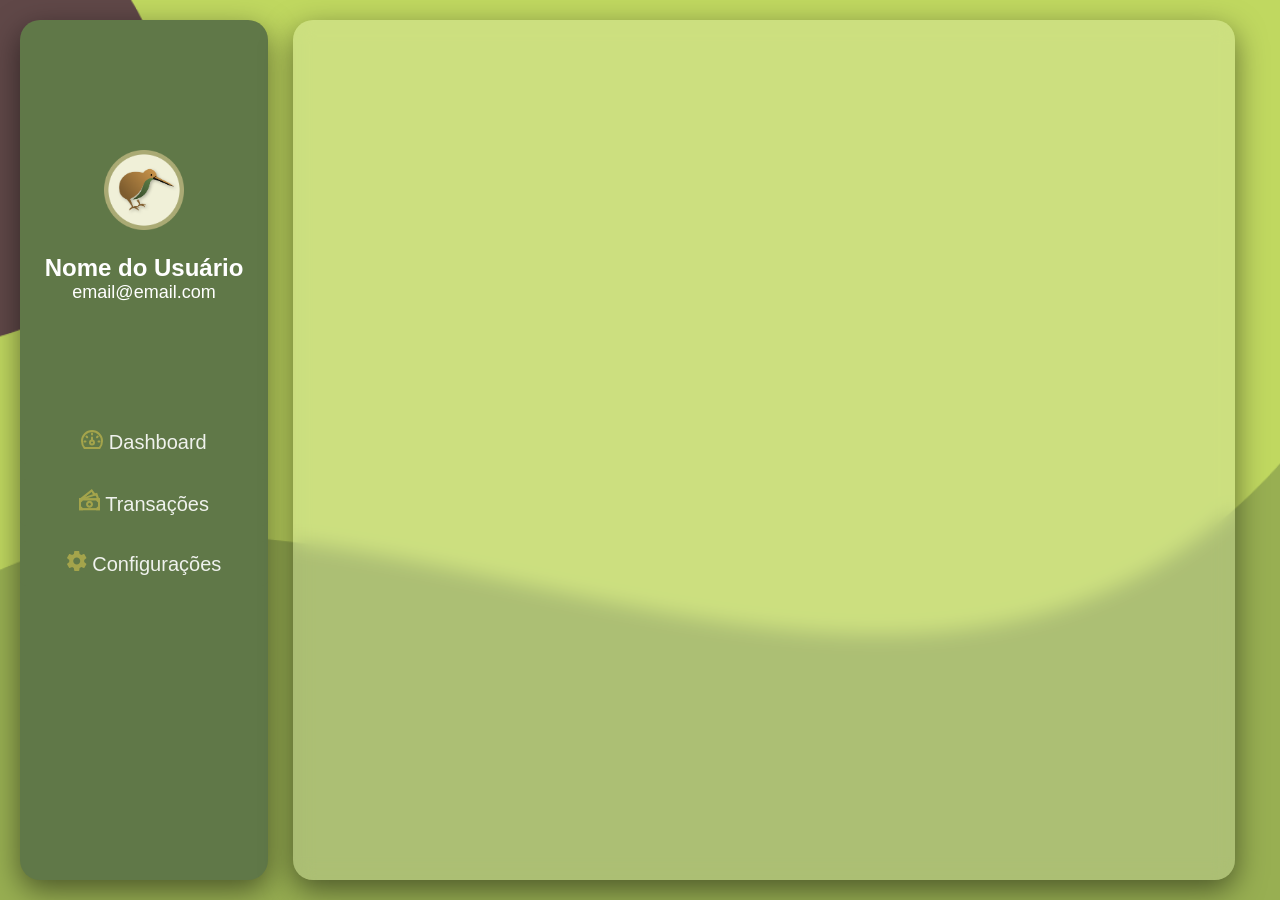
==== frontend/index.html @ 72b04d81 "Ajusta toda a responsividade para os modelos principais de telas. Estrutura código em JavaScripit pa" ====
<!DOCTYPE html>
<html lang="pt-br">

<head>
  <meta charset="UTF-8">
  <meta name="viewport" content="width=device-width, initial-scale=1.0">
  <title>KiwiFinance</title>

  <!-- CSS -->
  <link rel="stylesheet" href="css/reset.css">
  <link rel="stylesheet" href="css/variables.css">
  <link rel="stylesheet" href="css/global.css">
  <link rel="stylesheet" href="css/components/sidebar.css">
  <link rel="stylesheet" href="css/components/modal.css">
  <link rel="stylesheet" href="css/components/table.css">
  <link rel="icon" href="assets/icons/icon_kiwi.svg" type=" image/x-icon">
</head>

<body>

  <div class="layout">

    <header class="header">
      <button class="menu-toggle" onclick="toggleMenu()">☰</button>
      <div class="logo_header">
        <img src="/frontend/assets/icons/icon_kiwi.svg" alt="">
        <h2>KiwiFinance</h2>
      </div>
    </header>

    <!--SIDEBAR -->
    <aside class="sidebar">

      <!-- PERFIL -->
      <div class="perfil">
        <img src="assets/images/logo.png" alt="Logo" class="logo">

        <div class="info">
          <h2 id="user-name">Nome do Usuário</h2>
          <p id="user-email">email@email.com</p>
        </div>
      </div>

      <!-- MENU -->
      <nav class="menu">
        <button onclick="navigate('dashboard')">
          <img src="/frontend/assets/icons/dashboard.svg" alt="">
          Dashboard
        </button>

        <button onclick="navigate('transacoes')">
          <img src="/frontend/assets/icons/transacoes.svg" alt="">
          Transações
        </button>

        <button onclick="navigate('config')">
          <img src="/frontend/assets/icons/configuracoes.svg" alt="">
          Configurações
        </button>
      </nav>

    </aside>

    <!--CONTEÚDO-->
    <main id="app">


      <div class="content-wrapper">

        <!-- conteúdo dinâmico entra aqui -->

      </div>

    </main>

    <div class="overlay" onclick="toggleMenu()"></div>

  </div>


  <div id="modal-root"></div>


  <script type="module" src="js/app.js"></script>

</body>

</html>
---- frontend/css/global.css ----
* {
  padding: 0;
  margin: 0;
  box-sizing: border-box;
}

body {
  height: 100vh;
  background: url('../assets/images/bg.png') no-repeat center;
  background-size: cover;
  font-family: 'Poppins', sans-serif;
  display: flex;

}

.header {
  display: none;
}

.layout {
  display: flex;
  flex: 1;
  justify-content: center;
  padding: 20px;
  overflow: hidden;
}

.sidebar {
  background-color: #607848;
  height: 100%;
  width: 20%;
  border-radius: 20px;
  box-shadow: 0 10px 30px rgba(0, 0, 0, 0.5);

}

.menu {
  padding: 20px 0 20px 0;
  height: 70%;
  width: 100%;
  display: flex;
  margin-top: 45px;
  flex-direction: column;
  gap: 15px;

}

.menu button {
  font-size: 20px;
  background-color: #607848;
  border: none;
  color: rgba(255, 255, 255, 0.9);
  padding: 10px 0 10px 0;
  border-radius: 6px;

}

.menu button:hover {
  background-color: #f0f0d8;
  color: black;
  transition: 0.4s;
}

.perfil {
  display: flex;
  flex-direction: column;
  align-items: center;
  justify-content: center;
  margin-top: 77px;
  height: 30%;
  color: #FFFFFF;
}

.info {
  display: flex;
  flex-direction: column;
  align-items: center;
  justify-content: center;
  min-width: 300px;
}

.info h2 {
  font-size: 24px;
}

.info p {
  font-size: 18px;
}

.perfil .logo {
  width: 80px;
  margin-bottom: 24px;
}


#app {
  flex: 1;
  display: flex;
  justify-content: center;
  align-items: center;
}

.content-wrapper {
  width: 95%;
  height: 100%;
  background: rgba(255, 255, 255, 0.2);
  border-radius: 20px;
  backdrop-filter: blur(10px);
  box-shadow: 0 10px 30px rgba(0, 0, 0, 0.5);
}

@media (max-width: 1200px) {

  .sidebar {
    width: 30%;
  }

}

@media (max-width: 1000px) {

  .layout {
    flex-direction: column;
    gap: 0;

  }

  .header {
    display: flex;
    align-items: center;
    justify-content: space-between;
    padding: 15px;
    background-color: #607848;
    color: #F0F0D8;
    border-radius: 12px;
    height: 10%;
  }

  .logo_header {
    display: flex;
    align-items: center;
    margin-top: 15px;
    margin-right: 15px;
  }

  .logo_header h2 {
    font-size: 24px;
  }

  .logo_header img {
    width: 90px;
    margin-right: -20px;
  }

  .menu-toggle {
    background-color: #38452A;
    padding: 2px 4px 2px 4px;
    border: none;
    border-radius: 4px;
    color: #F0F0D8;
  }

  .menu-toggle:hover {
    background-color: #c9f39c;
    cursor: pointer;
    color: #272722;
    transition: 0.5s;
  }

  .menu button {
    font-size: 18px;
  }

  .perfil .logo {
    width: 70px;
    margin-bottom: 24px;
  }

  .content-wrapper {
    width: 100%;
    height: 90%;
  }

  .sidebar {
    position: fixed;
    top: 0;
    left: -100%;
    width: 40%;
    height: 100vh;
    z-index: 1000;
    transition: 0.3s;
    border-radius: 0;
    display: block;
  }

  .sidebar.active {
    left: 0;
  }

  .overlay {
    position: fixed;
    top: 0;
    left: 0;
    width: 100%;
    height: 100%;
    background: rgba(0, 0, 0, 0.5);
    opacity: 0;
    pointer-events: none;
    transition: opacity 0.3s ease;

  }

  .overlay.active {
    opacity: 1;
    pointer-events: all;
  }

}

@media (max-width: 600px) {

  .logo_header {
    margin-top: 15px;
    margin-right: 5px;
  }

  .logo_header h2 {
    font-size: 20px;
  }

  .logo_header img {
    width: 70px;
  }

  .info h2 {
    font-size: 20px;
  }

  .info p {
    font-size: 16px;
  }

  .menu button {
    font-size: 16px;
  }
}

@media (max-width: 480px) {

  .info h2 {
    font-size: 16px;
  }

  .info p {
    font-size: 12px;
  }

  .menu button {
    font-size: 14px;
  }

}

@media (max-width: 426px) {

  .logo_header {
    margin-top: 10px;
    margin-right: 5px;
  }

  .logo_header h2 {
    font-size: 18px;
  }

  .logo_header img {
    width: 70px;
  }

  .perfil .logo {
    width: 50px;
    margin-bottom: 24px;
  }

  .info h2 {
    font-size: 14px;
  }

  .info p {
    font-size: 12px;
  }

  .menu {
  padding: 20px 0 20px 0;
  margin-top: 20px;
  

  }

  .menu button {
    font-size: 12px;
  }

  .menu img{
    width: 14px;
  }
}
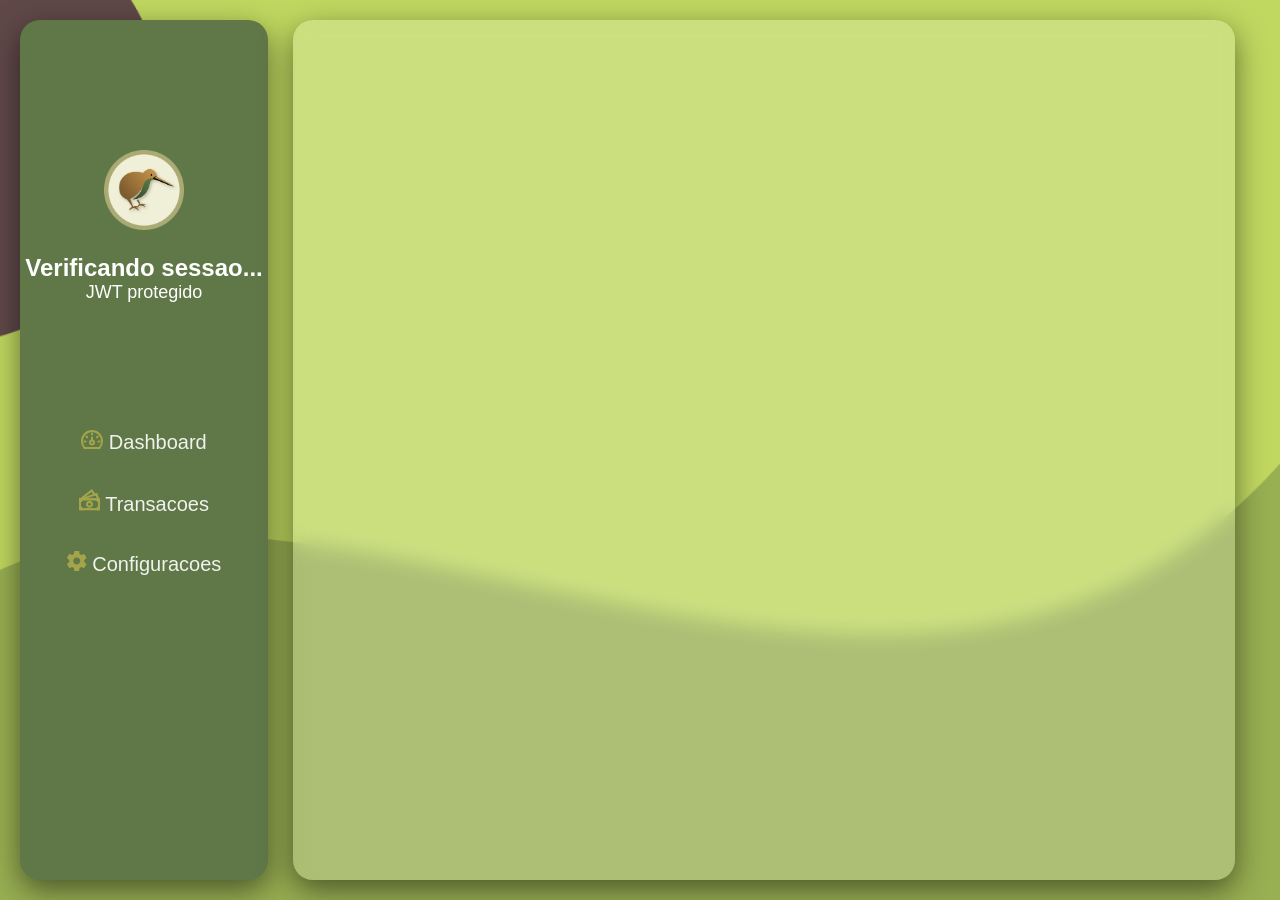
==== commit 868b8c20: "Merge branch 'main' into pastas-arquivos/frontend-home" ====
--- a/frontend/index.html
+++ b/frontend/index.html
@@ -6,7 +6,6 @@
   <meta name="viewport" content="width=device-width, initial-scale=1.0">
   <title>KiwiFinance</title>
 
-  <!-- CSS -->
   <link rel="stylesheet" href="css/reset.css">
   <link rel="stylesheet" href="css/variables.css">
   <link rel="stylesheet" href="css/global.css">
@@ -30,47 +29,39 @@
 
     <!--SIDEBAR -->
     <aside class="sidebar">
-
-      <!-- PERFIL -->
       <div class="perfil">
         <img src="assets/images/logo.png" alt="Logo" class="logo">
 
         <div class="info">
-          <h2 id="user-name">Nome do Usuário</h2>
-          <p id="user-email">email@email.com</p>
+          <h2 id="user-name">Verificando sessao...</h2>
+          <p id="user-email">JWT protegido</p>
         </div>
       </div>
 
-      <!-- MENU -->
       <nav class="menu">
-        <button onclick="navigate('dashboard')">
-          <img src="/frontend/assets/icons/dashboard.svg" alt="">
+        <button type="button" onclick="navigate('dashboard')">
+          <img src="assets/icons/dashboard.svg" alt="">
           Dashboard
         </button>
 
-        <button onclick="navigate('transacoes')">
-          <img src="/frontend/assets/icons/transacoes.svg" alt="">
-          Transações
+        <button type="button" onclick="navigate('transacoes')">
+          <img src="assets/icons/transacoes.svg" alt="">
+          Transacoes
         </button>
 
-        <button onclick="navigate('config')">
-          <img src="/frontend/assets/icons/configuracoes.svg" alt="">
-          Configurações
+        <button type="button" onclick="navigate('config')">
+          <img src="assets/icons/configuracoes.svg" alt="">
+          Configuracoes
+        </button>
+
+        <button type="button" id="logout-button">
+          Sair
         </button>
       </nav>
-
     </aside>
 
-    <!--CONTEÚDO-->
     <main id="app">
-
-
-      <div class="content-wrapper">
-
-        <!-- conteúdo dinâmico entra aqui -->
-
-      </div>
-
+      <div class="content-wrapper"></div>
     </main>
 
     <div class="overlay" onclick="toggleMenu()"></div>
@@ -85,4 +76,4 @@
 
 </body>
 
-</html>+</html>
--- a/frontend/css/global.css
+++ b/frontend/css/global.css
@@ -107,6 +107,28 @@
   border-radius: 20px;
   backdrop-filter: blur(10px);
   box-shadow: 0 10px 30px rgba(0, 0, 0, 0.5);
+}
+
+.app-view {
+  display: flex;
+  flex-direction: column;
+  gap: 16px;
+  padding: 40px;
+  color: #FFFFFF;
+}
+
+.app-view h1 {
+  font-size: 40px;
+}
+
+.app-view p {
+  font-size: 20px;
+  line-height: 1.6;
+  max-width: 700px;
+}
+
+#logout-button {
+  margin-top: auto;
 }
 
 @media (max-width: 1200px) {
@@ -303,4 +325,4 @@
   .menu img{
     width: 14px;
   }
-}+}
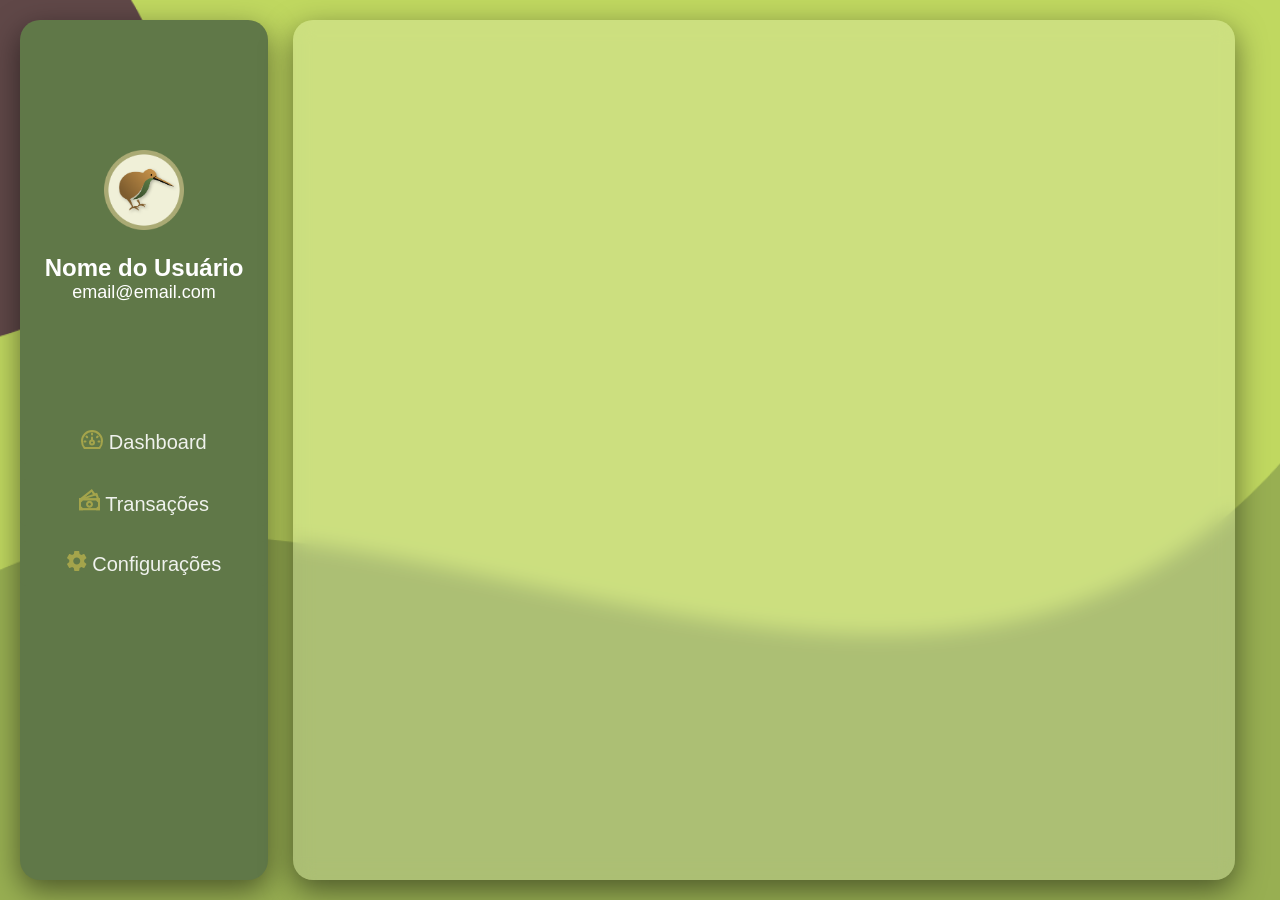
==== commit d592dc1f: "Inicializa interação com o botão "Transações"" ====
--- a/frontend/index.html
+++ b/frontend/index.html
@@ -6,6 +6,7 @@
   <meta name="viewport" content="width=device-width, initial-scale=1.0">
   <title>KiwiFinance</title>
 
+  <!-- CSS -->
   <link rel="stylesheet" href="css/reset.css">
   <link rel="stylesheet" href="css/variables.css">
   <link rel="stylesheet" href="css/global.css">
@@ -29,39 +30,47 @@
 
     <!--SIDEBAR -->
     <aside class="sidebar">
+
+      <!-- PERFIL -->
       <div class="perfil">
         <img src="assets/images/logo.png" alt="Logo" class="logo">
 
         <div class="info">
-          <h2 id="user-name">Verificando sessao...</h2>
-          <p id="user-email">JWT protegido</p>
+          <h2 id="user-name">Nome do Usuário</h2>
+          <p id="user-email">email@email.com</p>
         </div>
       </div>
 
+      <!-- MENU -->
       <nav class="menu">
-        <button type="button" onclick="navigate('dashboard')">
-          <img src="assets/icons/dashboard.svg" alt="">
+        <button onclick="navigate('dashboard')">
+          <img src="/frontend/assets/icons/dashboard.svg" alt="">
           Dashboard
         </button>
 
-        <button type="button" onclick="navigate('transacoes')">
-          <img src="assets/icons/transacoes.svg" alt="">
-          Transacoes
+        <button onclick="navigate('transacoes')">
+          <img src="/frontend/assets/icons/transacoes.svg" alt="">
+          Transações
         </button>
 
-        <button type="button" onclick="navigate('config')">
-          <img src="assets/icons/configuracoes.svg" alt="">
-          Configuracoes
-        </button>
-
-        <button type="button" id="logout-button">
-          Sair
+        <button onclick="navigate('config')">
+          <img src="/frontend/assets/icons/configuracoes.svg" alt="">
+          Configurações
         </button>
       </nav>
+
     </aside>
 
+    <!--CONTEÚDO-->
     <main id="app">
-      <div class="content-wrapper"></div>
+
+
+      <div class="content-wrapper" id="conteudo">
+
+        <!-- conteúdo dinâmico entra aqui -->
+
+      </div>
+
     </main>
 
     <div class="overlay" onclick="toggleMenu()"></div>
@@ -76,4 +85,4 @@
 
 </body>
 
-</html>
+</html>
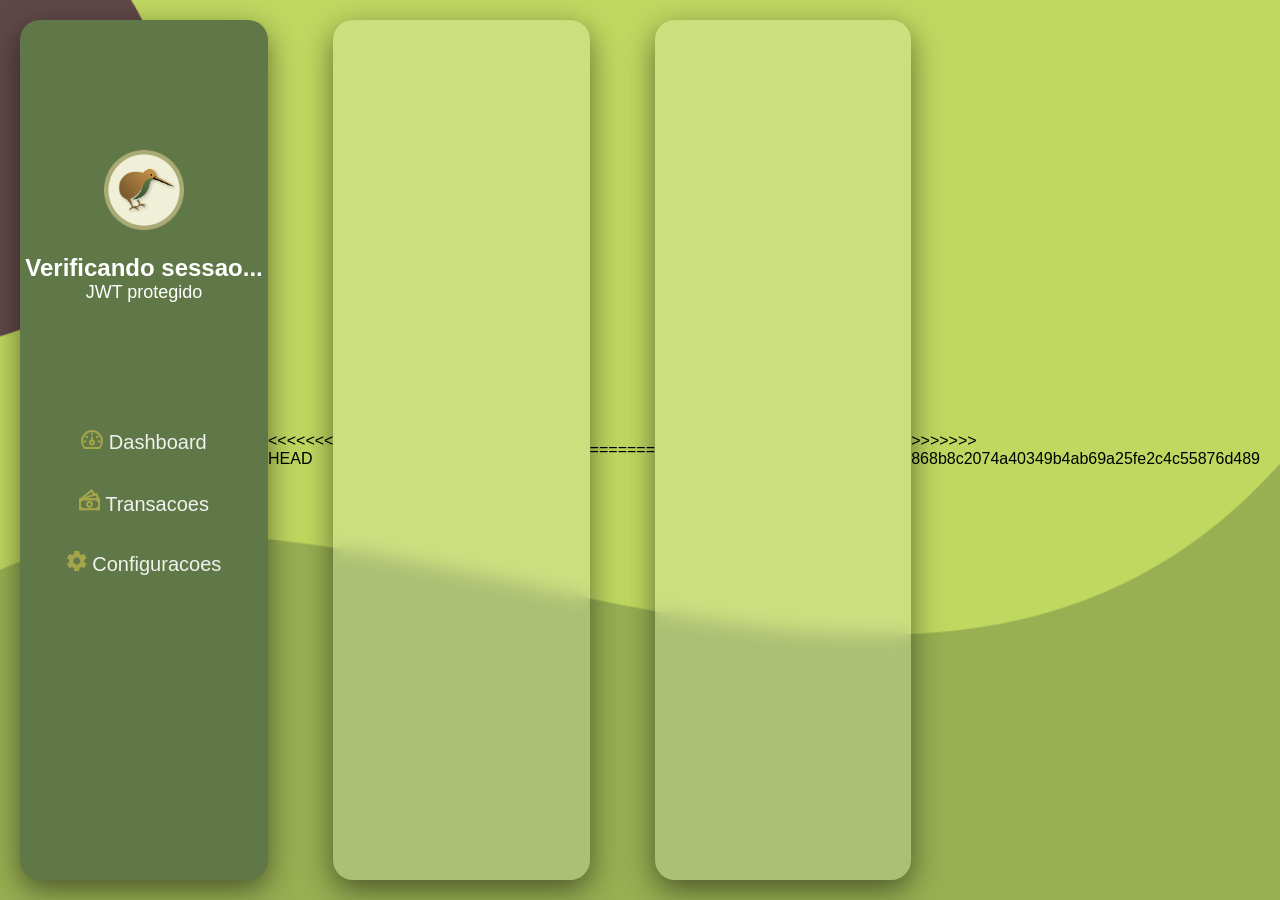
==== commit 5e322d6e: "Merge branch 'pastas-arquivos/frontend-home' of https://github.com/caiocrv/kiwi-finance into pastas-" ====
--- a/frontend/index.html
+++ b/frontend/index.html
@@ -6,7 +6,6 @@
   <meta name="viewport" content="width=device-width, initial-scale=1.0">
   <title>KiwiFinance</title>
 
-  <!-- CSS -->
   <link rel="stylesheet" href="css/reset.css">
   <link rel="stylesheet" href="css/variables.css">
   <link rel="stylesheet" href="css/global.css">
@@ -30,39 +29,39 @@
 
     <!--SIDEBAR -->
     <aside class="sidebar">
-
-      <!-- PERFIL -->
       <div class="perfil">
         <img src="assets/images/logo.png" alt="Logo" class="logo">
 
         <div class="info">
-          <h2 id="user-name">Nome do Usuário</h2>
-          <p id="user-email">email@email.com</p>
+          <h2 id="user-name">Verificando sessao...</h2>
+          <p id="user-email">JWT protegido</p>
         </div>
       </div>
 
-      <!-- MENU -->
       <nav class="menu">
-        <button onclick="navigate('dashboard')">
-          <img src="/frontend/assets/icons/dashboard.svg" alt="">
+        <button type="button" onclick="navigate('dashboard')">
+          <img src="assets/icons/dashboard.svg" alt="">
           Dashboard
         </button>
 
-        <button onclick="navigate('transacoes')">
-          <img src="/frontend/assets/icons/transacoes.svg" alt="">
-          Transações
+        <button type="button" onclick="navigate('transacoes')">
+          <img src="assets/icons/transacoes.svg" alt="">
+          Transacoes
         </button>
 
-        <button onclick="navigate('config')">
-          <img src="/frontend/assets/icons/configuracoes.svg" alt="">
-          Configurações
+        <button type="button" onclick="navigate('config')">
+          <img src="assets/icons/configuracoes.svg" alt="">
+          Configuracoes
+        </button>
+
+        <button type="button" id="logout-button">
+          Sair
         </button>
       </nav>
-
     </aside>
 
-    <!--CONTEÚDO-->
     <main id="app">
+<<<<<<< HEAD
 
 
       <div class="content-wrapper" id="conteudo">
@@ -71,6 +70,9 @@
 
       </div>
 
+=======
+      <div class="content-wrapper"></div>
+>>>>>>> 868b8c2074a40349b4ab69a25fe2c4c55876d489
     </main>
 
     <div class="overlay" onclick="toggleMenu()"></div>
@@ -85,4 +87,4 @@
 
 </body>
 
-</html>+</html>
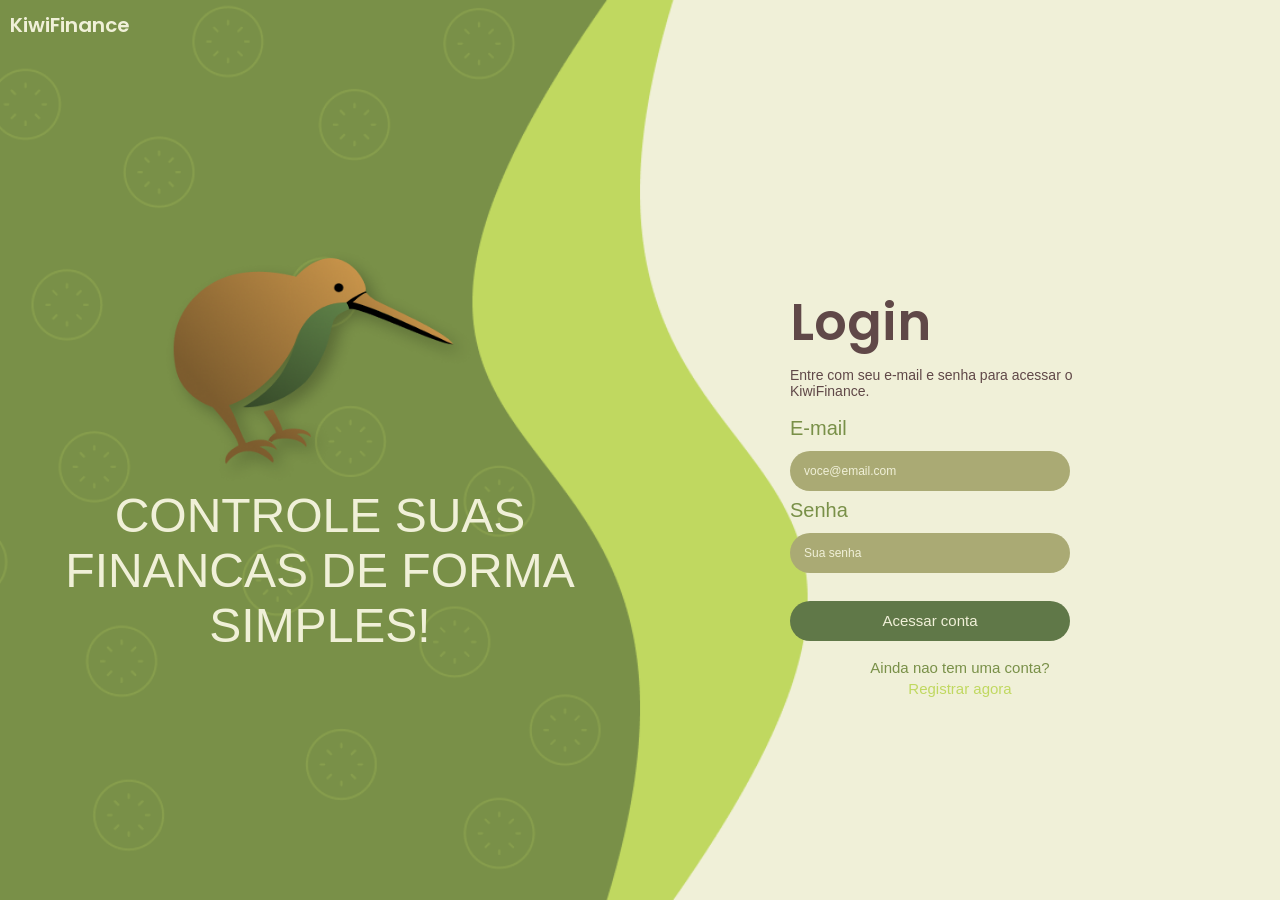
==== commit f0d96e1f: "feat: conexão do backend com o frontend nas telas de login e cadastro" ====
--- a/frontend/index.html
+++ b/frontend/index.html
@@ -22,7 +22,7 @@
     <header class="header">
       <button class="menu-toggle" onclick="toggleMenu()">☰</button>
       <div class="logo_header">
-        <img src="/frontend/assets/icons/icon_kiwi.svg" alt="">
+        <img src="assets/icons/icon_kiwi.svg" alt="">
         <h2>KiwiFinance</h2>
       </div>
     </header>
@@ -61,7 +61,6 @@
     </aside>
 
     <main id="app">
-<<<<<<< HEAD
 
 
       <div class="content-wrapper" id="conteudo">
@@ -70,9 +69,6 @@
 
       </div>
 
-=======
-      <div class="content-wrapper"></div>
->>>>>>> 868b8c2074a40349b4ab69a25fe2c4c55876d489
     </main>
 
     <div class="overlay" onclick="toggleMenu()"></div>
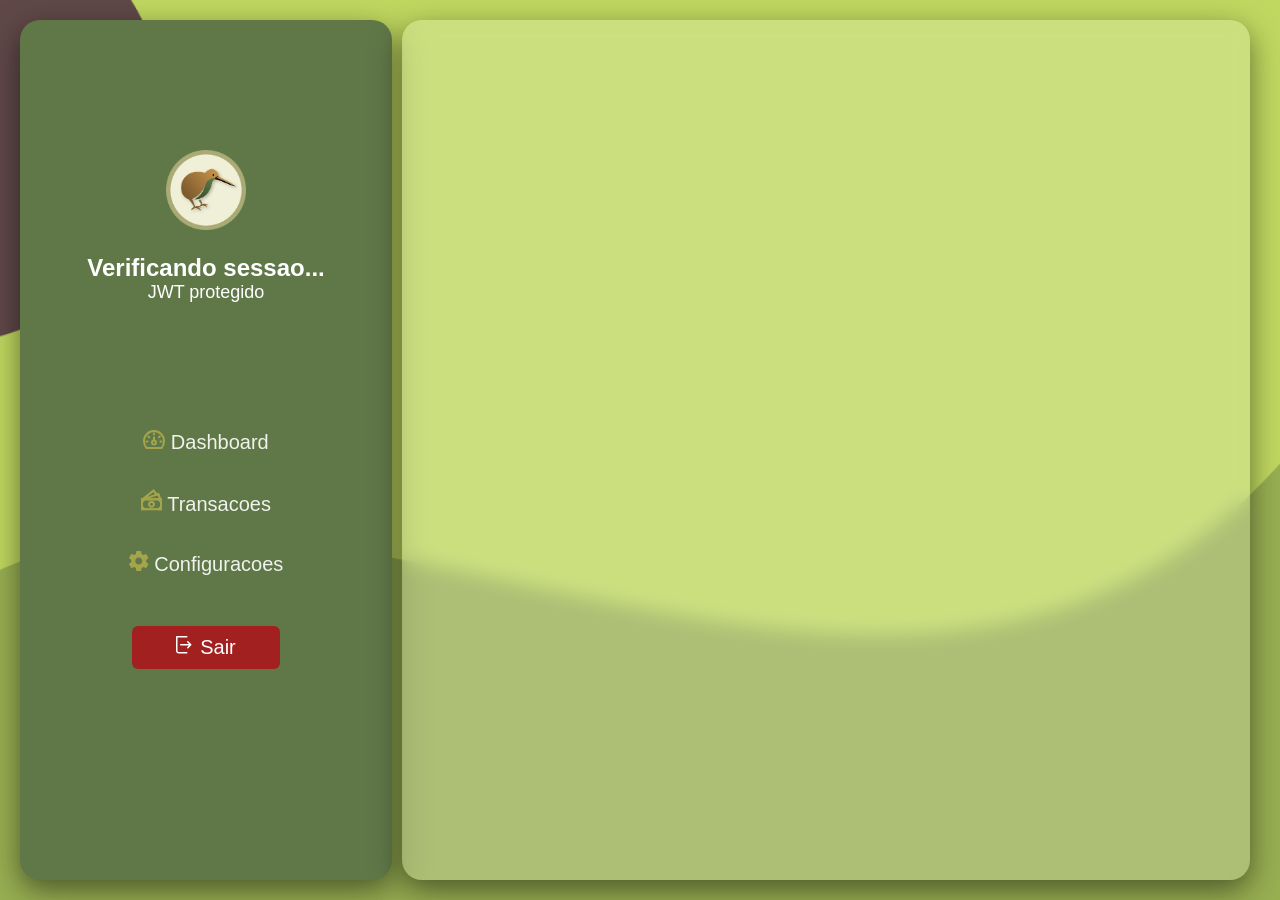
==== commit 93e60d81: "Cria todas a estrutura visual da área de transações e seus componentes complementares. Cria estiliza" ====
--- a/frontend/index.html
+++ b/frontend/index.html
@@ -11,8 +11,8 @@
   <link rel="stylesheet" href="css/global.css">
   <link rel="stylesheet" href="css/components/sidebar.css">
   <link rel="stylesheet" href="css/components/modal.css">
-  <link rel="stylesheet" href="css/components/table.css">
-  <link rel="icon" href="assets/icons/icon_kiwi.svg" type=" image/x-icon">
+  <link rel="stylesheet" href="css/components/transacoes.css">
+  <link rel="icon" href="assets/images/Kiwi.png" type=" image/x-icon">
 </head>
 
 <body>
@@ -22,7 +22,7 @@
     <header class="header">
       <button class="menu-toggle" onclick="toggleMenu()">☰</button>
       <div class="logo_header">
-        <img src="assets/icons/icon_kiwi.svg" alt="">
+        <img src="/frontend/assets/images/Kiwi.png" alt="">
         <h2>KiwiFinance</h2>
       </div>
     </header>
@@ -55,6 +55,7 @@
         </button>
 
         <button type="button" id="logout-button">
+          <img src="assets/icons/exit.svg" alt="">
           Sair
         </button>
       </nav>
--- a/frontend/css/global.css
+++ b/frontend/css/global.css
@@ -23,6 +23,8 @@
   justify-content: center;
   padding: 20px;
   overflow: hidden;
+  height: 100vh;
+  column-gap: 10px;
 }
 
 .sidebar {
@@ -41,11 +43,13 @@
   display: flex;
   margin-top: 45px;
   flex-direction: column;
+  align-items: center;
   gap: 15px;
 
 }
 
 .menu button {
+  width: 80%;
   font-size: 20px;
   background-color: #607848;
   border: none;
@@ -61,6 +65,20 @@
   transition: 0.4s;
 }
 
+#logout-button {
+  display: flex;
+  justify-content: center;
+  gap: 8px;
+  margin-top: 25px;
+  width: 40%;
+  background-color: #a22020;
+  color: #FFFFFF;
+}
+
+#logout-button:hover{
+  background-color: #ed3333;
+}
+
 .perfil {
   display: flex;
   flex-direction: column;
@@ -97,12 +115,15 @@
   flex: 1;
   display: flex;
   justify-content: center;
-  align-items: center;
+  align-items: stretch;
+  min-height: 0;
 }
 
 .content-wrapper {
   width: 95%;
-  height: 100%;
+  flex: 1;
+  min-height: 0;
+  display: flex;
   background: rgba(255, 255, 255, 0.2);
   border-radius: 20px;
   backdrop-filter: blur(10px);
@@ -127,11 +148,9 @@
   max-width: 700px;
 }
 
-#logout-button {
-  margin-top: auto;
-}
-
-@media (max-width: 1200px) {
+
+
+@media (max-width: 1350px) {
 
   .sidebar {
     width: 30%;
@@ -143,15 +162,19 @@
 
   .layout {
     flex-direction: column;
-    gap: 0;
-
+    gap: 30px;
+    height: 100vh;
+  }
+
+  #app {
+    margin-bottom: auto;
   }
 
   .header {
     display: flex;
     align-items: center;
     justify-content: space-between;
-    padding: 15px;
+    padding: 4px 15px 4px 15px;
     background-color: #607848;
     color: #F0F0D8;
     border-radius: 12px;
@@ -161,22 +184,21 @@
   .logo_header {
     display: flex;
     align-items: center;
-    margin-top: 15px;
     margin-right: 15px;
   }
 
   .logo_header h2 {
     font-size: 24px;
+    margin-top: auto;
   }
 
   .logo_header img {
-    width: 90px;
-    margin-right: -20px;
+    width: 60px;
   }
 
   .menu-toggle {
     background-color: #38452A;
-    padding: 2px 4px 2px 4px;
+    padding: 4px 6px 4px 6px;
     border: none;
     border-radius: 4px;
     color: #F0F0D8;
@@ -189,18 +211,10 @@
     transition: 0.5s;
   }
 
-  .menu button {
-    font-size: 18px;
-  }
-
-  .perfil .logo {
-    width: 70px;
-    margin-bottom: 24px;
-  }
-
   .content-wrapper {
     width: 100%;
-    height: 90%;
+    flex: 1;
+    min-width: 0;
   }
 
   .sidebar {
@@ -239,19 +253,42 @@
 
 }
 
-@media (max-width: 600px) {
-
-  .logo_header {
-    margin-top: 15px;
-    margin-right: 5px;
+@media (max-width: 650px) {
+  .sidebar {
+    width: 50%;
   }
 
   .logo_header h2 {
-    font-size: 20px;
+    font-size: 24px;
   }
 
   .logo_header img {
-    width: 70px;
+    width: 60px;
+  }
+}
+
+@media (max-width: 550px) {
+
+  .sidebar {
+    width: 70%;
+  }
+
+}
+
+@media (max-width: 450px){
+  .layout{
+    gap: 15px;
+  }
+}
+
+@media (max-width: 426px) {
+
+  .logo_header h2 {
+    font-size: 18px;
+  }
+
+  .logo_header img {
+    width: 50px;
   }
 
   .info h2 {
@@ -259,70 +296,6 @@
   }
 
   .info p {
-    font-size: 16px;
-  }
-
-  .menu button {
-    font-size: 16px;
-  }
-}
-
-@media (max-width: 480px) {
-
-  .info h2 {
-    font-size: 16px;
-  }
-
-  .info p {
-    font-size: 12px;
-  }
-
-  .menu button {
-    font-size: 14px;
-  }
-
-}
-
-@media (max-width: 426px) {
-
-  .logo_header {
-    margin-top: 10px;
-    margin-right: 5px;
-  }
-
-  .logo_header h2 {
     font-size: 18px;
   }
-
-  .logo_header img {
-    width: 70px;
-  }
-
-  .perfil .logo {
-    width: 50px;
-    margin-bottom: 24px;
-  }
-
-  .info h2 {
-    font-size: 14px;
-  }
-
-  .info p {
-    font-size: 12px;
-  }
-
-  .menu {
-  padding: 20px 0 20px 0;
-  margin-top: 20px;
-  
-
-  }
-
-  .menu button {
-    font-size: 12px;
-  }
-
-  .menu img{
-    width: 14px;
-  }
-}
+}
--- a/frontend/css/components/modal.css
+++ b/frontend/css/components/modal.css
@@ -0,0 +1,216 @@
+.modal-overlay {
+  position: fixed;
+  top: 0;
+  left: 0;
+  width: 100%;
+  height: 100%;
+
+  background: rgba(0, 0, 0, 0.5);
+  display: flex;
+  justify-content: center;
+  align-items: center;
+
+  z-index: 2000;
+}
+
+.modal-content {
+  box-sizing: border-box;
+  background: #F0F0D8;
+  border-radius: 24px;
+  padding: 20px;
+  width: 504px;
+  height: 608px;
+}
+
+.modal-header {
+  display: flex;
+  justify-content: space-between;
+  font-family: 'Poppins', sans-serif;
+}
+
+.titulo-header {
+  display: flex;
+  flex-direction: column;
+}
+
+.titulo-header h2 {
+  font-size: 24px;
+}
+
+.titulo-header p {
+  font-size: 12px;
+}
+
+.fechar-modal {
+  padding: 0;
+  background: none;
+  border: none;
+  cursor: pointer;
+  display: flex;
+  align-items: center;
+  justify-content: center;
+}
+
+.fechar-modal img {
+  pointer-events: none;
+}
+
+.fechar-modal:hover {
+  scale: 0.8;
+  transition: 0.8s;
+}
+
+.modal-form {
+  font-family: 'Poppins', sans-serif;
+  display: flex;
+  flex-direction: column;
+  padding: 30px;
+  justify-content: center;
+  flex: 1;
+  min-height: 0;
+  gap: 16px;
+}
+
+.campos-transacao {
+  display: flex;
+  flex-direction: column;
+  gap: 8px;
+}
+
+.campos-transacao h3 {
+  font-size: 18px;
+  font-weight: 200;
+}
+
+.tipo-transacao {
+  background-color: #AAAA74;
+  display: flex;
+  border-radius: 8px;
+}
+
+.tipo-transacao button {
+  padding: 14px;
+  width: 50%;
+  border: none;
+  background: none;
+}
+
+.tipo-transacao button:hover {
+  cursor: pointer;
+  background-color: #C5C582;
+  border-radius: 8px;
+  transition: 0.3s;
+}
+
+.campos-transacao input {
+  width: 100%;
+  background: none;
+  border: none;
+  background-color: #AAAA74;
+  padding: 14px;
+  border-radius: 8px;
+
+}
+
+.campos-transacao select {
+  background: local;
+  border: none;
+  background-color: #AAAA74;
+  width: 100%;
+  padding: 14px;
+  border-radius: 8px;
+
+}
+
+
+
+.btn-registro {
+  display: flex;
+  align-items: center;
+  justify-content: center;
+}
+
+.btn-registro button {
+  background: none;
+  border: none;
+  font-size: 16px;
+  padding: 10px;
+  width: 50%;
+  border-radius: 8px;
+  background-color: #679800;
+  color: #ffffff;
+}
+
+.btn-registro button:hover {
+  background-color: #517700;
+  cursor: pointer;
+  scale: 0.9;
+  transition: 0.9s;
+}
+
+@media(max-width:1100px) {
+
+  .titulo-header h2 {
+    font-size: 20px;
+  }
+
+  .titulo-header p {
+    font-size: 10px;
+  }
+
+  .modal-content {
+    padding: 15px;
+    width: 350px;
+    height: 480px;
+  }
+
+  .modal-form {
+    padding: 15px;
+    gap: 16px;
+  }
+
+  .campos-transacao {
+    gap: 4px;
+  }
+
+  .campos-transacao h3 {
+    font-size: 14px;
+    font-weight: 200;
+  }
+
+  .tipo-transacao button {
+    display: flex;
+    align-items: center;
+    justify-content: center;
+    border-radius: 6px;
+    height: 34px;
+  }
+
+  .campos-transacao select {
+    height: 34px;
+    border-radius: 6px;
+    padding: 0 0 0 6px;
+  }
+
+  .campos-transacao input {
+    height: 34px;
+    padding: 6px;
+    border-radius: 6px;
+
+  }
+
+  .btn-registro button {
+    font-size: 12px;
+    padding: 10px;
+    width: 50%;
+    border-radius: 8px;
+  }
+}
+
+@media(max-width:380px) {
+  .modal-content {
+    padding: 15px;
+    width: 300px;
+    height: 480px;
+  }
+}
--- a/frontend/css/components/transacoes.css
+++ b/frontend/css/components/transacoes.css
@@ -0,0 +1,370 @@
+.transacoes-page {
+    box-sizing: border-box;
+    padding: 60px;
+    font-family: 'Poppins', sans-serif;
+    display: flex;
+    flex-direction: column;
+    /* height: 100%; */
+    flex: 1;
+    min-height: 0;
+
+}
+
+.page-title {
+    font-size: 48px;
+    font-weight: 100;
+    margin-bottom: 32px;
+}
+
+.actions-bar {
+    display: flex;
+    justify-content: space-between;
+    margin-bottom: 21px;
+}
+
+.filtros {
+    display: flex;
+    gap: 20px;
+}
+
+.input-busca {
+    background-color: #F0F0D8;
+    border: none;
+}
+
+.input-container {
+    padding: 6px;
+    background-color: #F0F0D8;
+    border: none;
+    border-radius: 8px;
+}
+
+.filtro-container {
+    position: relative;
+}
+
+.filtro-opcoes {
+    display: none;
+    flex-direction: column;
+    justify-content: center;
+    position: absolute;
+    top: 100%;
+    left: 0;
+    list-style: none;
+    background-color: #dcdcc6;
+    width: 140px;
+    font-size: 14px;
+    padding: 6px;
+    border-radius: 6px;
+    gap: 8px;
+    cursor: pointer;
+}
+
+.filtro-opcoes li {
+    width: 100%;
+    justify-content: center;
+    align-items: center;
+}
+
+.filtro-opcoes li:hover {
+    background-color: #F0F0D8;
+}
+
+.filtro-opcoes.active {
+    display: flex;
+}
+
+.filtro-btn {
+    padding: 8px;
+    background-color: #F0F0D8;
+    border: none;
+    border-radius: 8px;
+    font-size: 14px;
+}
+
+.btn-nova-transacao {
+    padding: 8px 20px 8px 20px;
+    border-radius: 8px;
+    border: none;
+    font-size: 14px;
+    background-color: #679800;
+    color: #FFFFFF;
+}
+
+.btn-nova-transacao:active {
+    transform: scale(0.98);
+}
+
+.card-transacoes {
+    display: flex;
+    flex-direction: column;
+    flex: 1;
+    min-height: 0;
+    background-color: #F0F0D8;
+    border-radius: 24px;
+    overflow: hidden;
+}
+
+.card-header {
+    display: flex;
+    flex-direction: column;
+    margin: 12px 22px 12px 22px;
+    flex-shrink: 0;
+}
+
+.table-container {
+    flex: 1;
+    overflow-y: auto;
+}
+
+.card-title {
+    display: flex;
+    align-items: center;
+    gap: 8px;
+}
+
+.card-title h2 {
+    font-size: 24px;
+}
+
+.resumo-transacoes {
+    margin-top: 18px;
+    display: flex;
+    margin-left: auto;
+    gap: 16px;
+}
+
+.tabela-transacoes {
+    display: flex;
+    flex-direction: column;
+
+}
+
+.table-header {
+    position: sticky;
+    top: 0;
+    background-color: #dcdcc6;
+    z-index: 1;
+}
+
+.table-header tr {
+    display: flex;
+    padding: 8px;
+    font-size: 16px;
+    justify-content: space-between;
+    color: rgba(0, 0, 0, 0.6);
+    border-top: 0.5px solid rgba(0, 0, 0, 0.4);
+}
+
+.lista-transacoes {
+
+    font-size: 16px;
+    padding: 12px;
+    border-top: 0.5px solid rgba(0, 0, 0, 0.4);
+    border-bottom: 0.5px solid rgba(0, 0, 0, 0.4);
+
+}
+
+.lista-transacoes tr {
+    display: flex;
+    justify-content: space-between;
+}
+
+tr {
+    display: flex;
+}
+
+@media (max-width: 1100px) {
+    .card-title h2 {
+        font-size: 20px;
+    }
+
+}
+
+@media (max-width: 1000px) {
+    .transacoes-page {
+        padding: 40px;
+    }
+}
+
+@media (max-width: 650px) {
+
+    .actions-bar {
+        display: flex;
+        flex-direction: column;
+        align-items: center;
+        gap: 10px;
+        margin-bottom: 21px;
+    }
+
+    .filtros {
+        width: 100%;
+        gap: 0;
+        justify-content: space-between;
+    }
+
+    .btn-nova-transacao {
+        width: 100%;
+    }
+}
+
+
+@media (max-width: 500px) {
+    .transacoes-page {
+        padding: 20px;
+    }
+}
+
+@media (max-width: 450px) {
+
+    .page-title {
+        font-size: 35px;
+        font-weight: 500;
+        margin-bottom: 20px;
+    }
+
+    .transacoes-page {
+        padding: 20px;
+    }
+
+    .actions-bar {
+        margin-bottom: 15px;
+    }
+
+    .filtro-btn {
+        padding: 6px;
+        font-size: 10px;
+    }
+
+    .filtro-opcoes {
+        width: 107px;
+        font-size: 10px;
+        padding: 6px;
+        border-radius: 6px;
+        gap: 8px;
+    }
+
+    .input-container {
+        padding: 3px;
+        background-color: #F0F0D8;
+        border: none;
+        border-radius: 6px;
+    }
+
+    .input-busca {
+        font-size: 10px
+    }
+
+    .filtros {
+        display: flex;
+        flex-direction: column;
+        gap: 5px;
+    }
+
+    .btn-nova-transacao {
+        padding: 4px 20px 4px 20px;
+    }
+
+    .card-transacoes {
+        border-radius: 20px;
+    }
+
+    .card-header {
+        display: flex;
+        flex-direction: column;
+        margin: 12px 22px 12px 22px;
+        flex-shrink: 0;
+    }
+
+    .table-container {
+        flex: 1;
+        overflow-y: auto;
+    }
+
+    .card-title {
+        display: flex;
+        align-items: center;
+        gap: 8px;
+    }
+
+    .card-title h2 {
+        font-size: 20px;
+    }
+
+    .resumo-transacoes {
+        margin-top: 18px;
+        display: flex;
+        margin-left: auto;
+        gap: 10px;
+    }
+
+    .resumo-item {
+        display: flex;
+        align-items: center;
+        justify-content: center;
+        gap: 4px;
+        font-size: 12px;
+    }
+
+    .resumo-item img {
+        width: 12px;
+    }
+
+    .table-header tr {
+        padding: 4px;
+        font-size: 12px;
+    }
+
+    .lista-transacoes {
+        font-size: 10px;
+        padding: 8px;
+    }
+}
+
+@media (max-width: 350px) {
+
+    .card-header{
+        margin: 15px 12px 15px 12px;
+    }
+
+    .card-title {
+        display: flex;
+        align-items: center;
+        gap: 8px;
+    }
+
+    .card-title h2 {
+        font-size: 16px;
+    }
+
+    .resumo-transacoes {
+        margin-top: 18px;
+        display: flex;
+        margin-right: auto;
+        gap: 8px;
+        margin: 15px 0 0 0;
+    }
+
+    .resumo-item {
+        display: flex;
+        align-items: center;
+        justify-content: center;
+        gap: 4px;
+        font-size: 10px;
+    }
+
+    .resumo-item img {
+        width: 10px;
+    }
+
+    .table-header tr {
+        padding: 4px;
+        font-size: 12px;
+    }
+
+    .lista-transacoes {
+        font-size: 10px;
+        padding: 8px;
+    }
+
+}
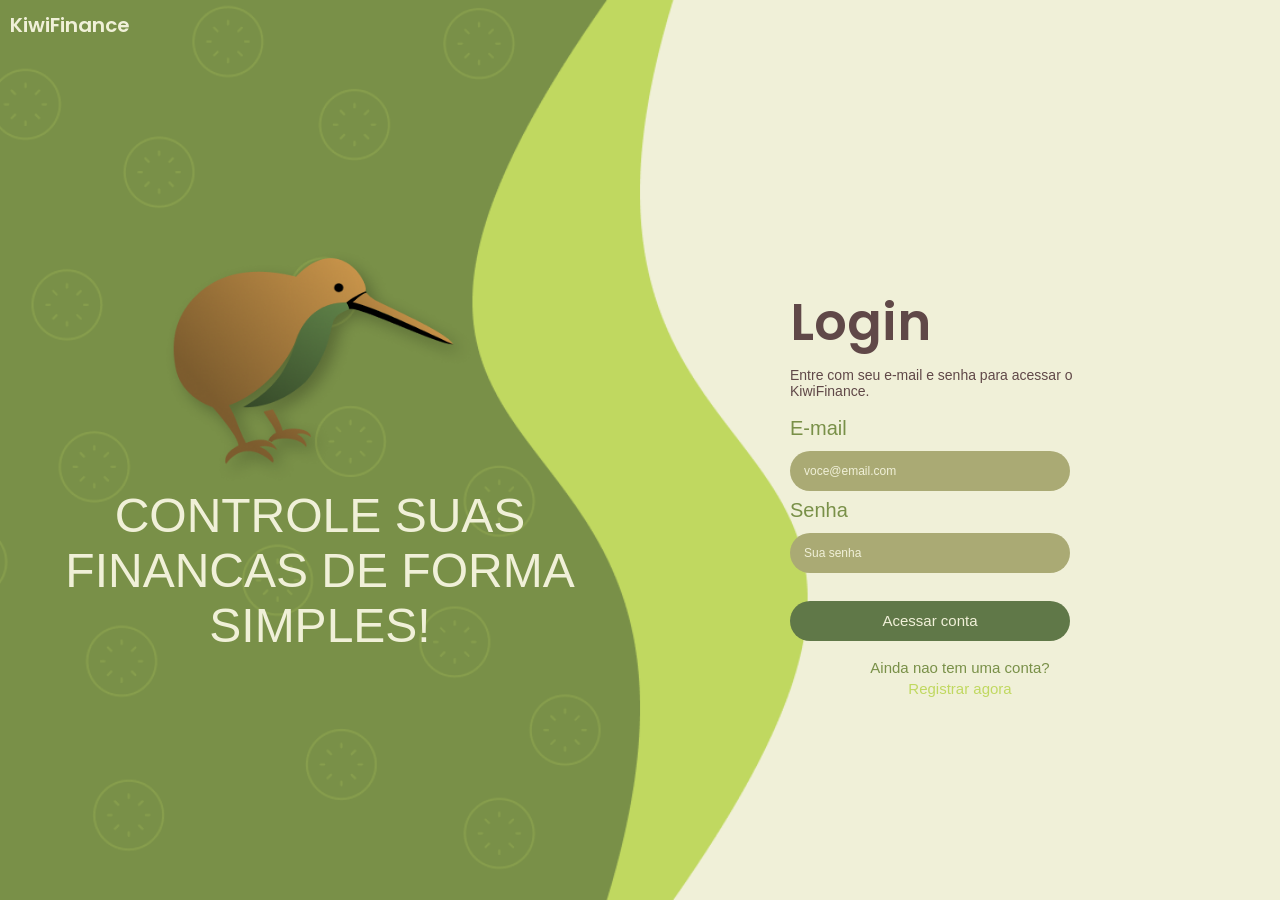
==== commit 4ed6d77c: "Merge branch 'main' of https://github.com/caiocrv/kiwi-finance into pastas-arquivos/frontend-home" ====
--- a/frontend/index.html
+++ b/frontend/index.html
@@ -22,7 +22,7 @@
     <header class="header">
       <button class="menu-toggle" onclick="toggleMenu()">☰</button>
       <div class="logo_header">
-        <img src="/frontend/assets/images/Kiwi.png" alt="">
+        <img src="assets/icons/icon_kiwi.svg" alt="">
         <h2>KiwiFinance</h2>
       </div>
     </header>
